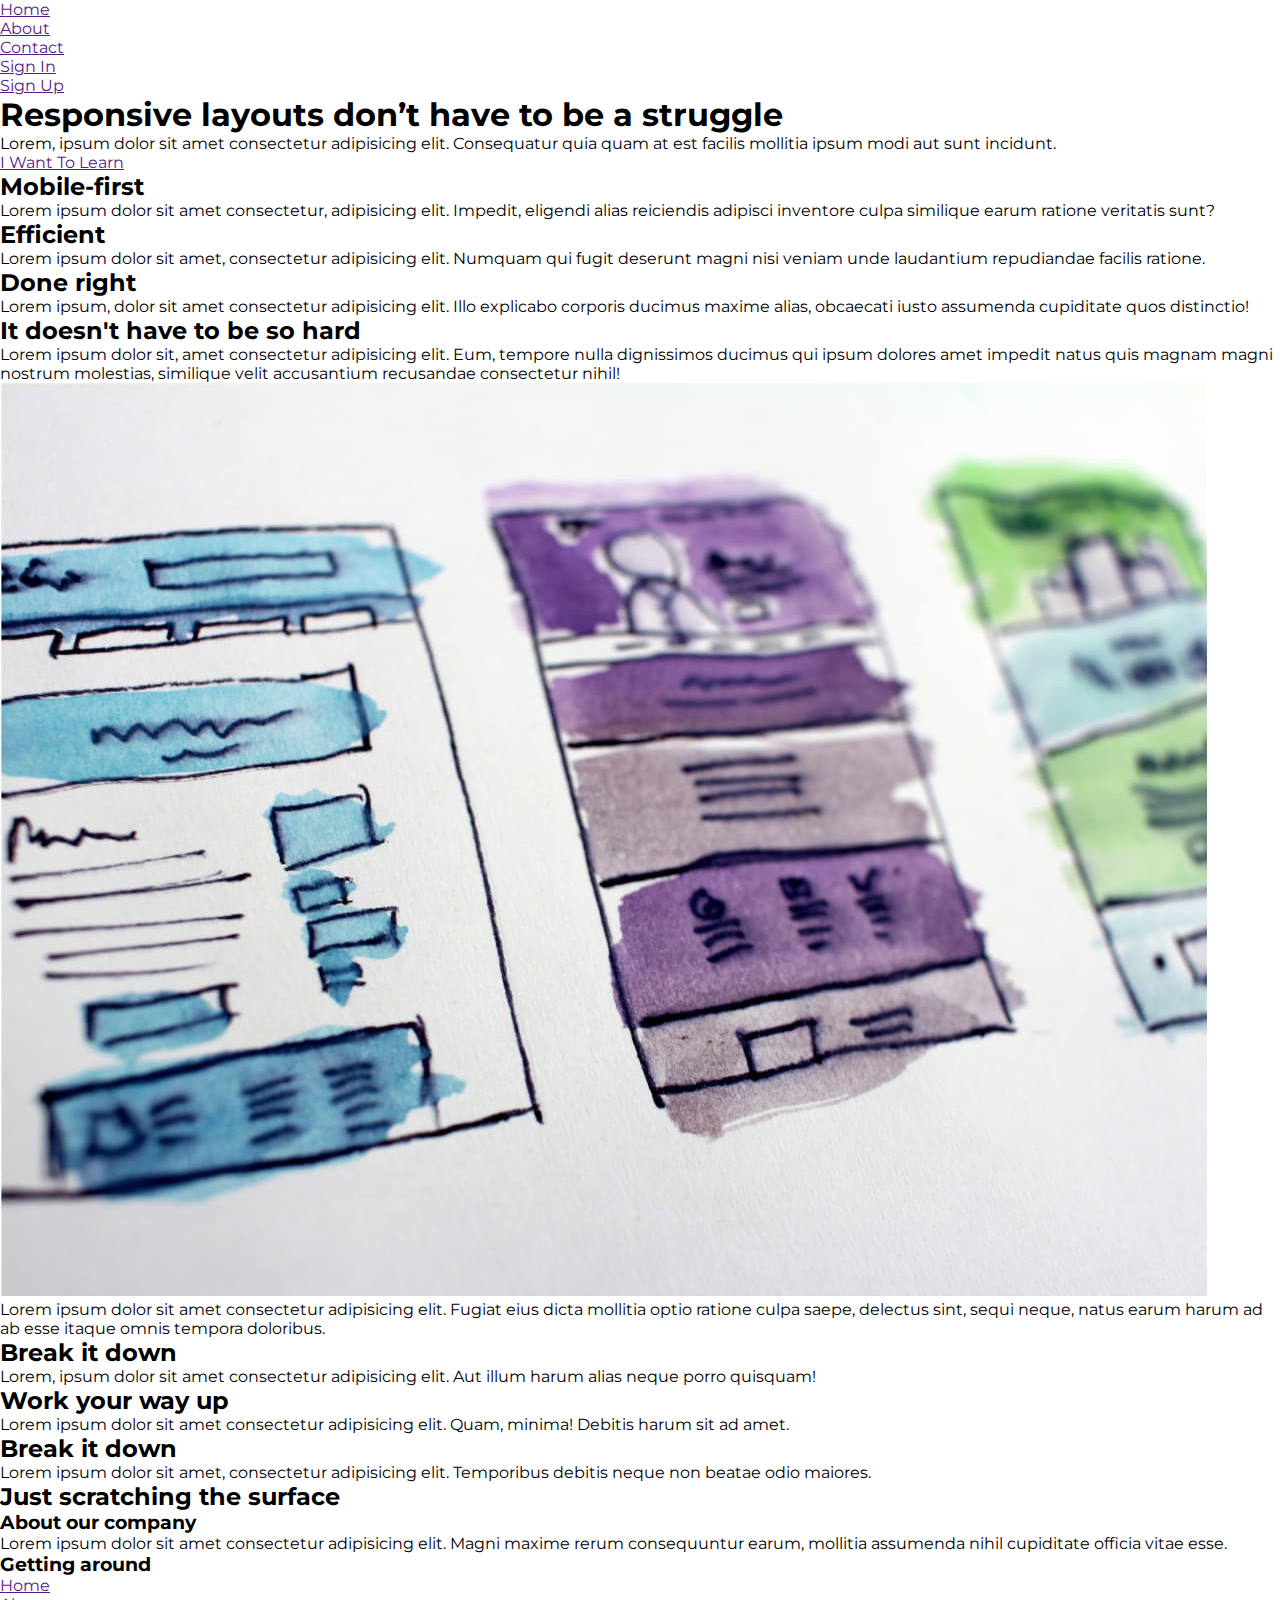
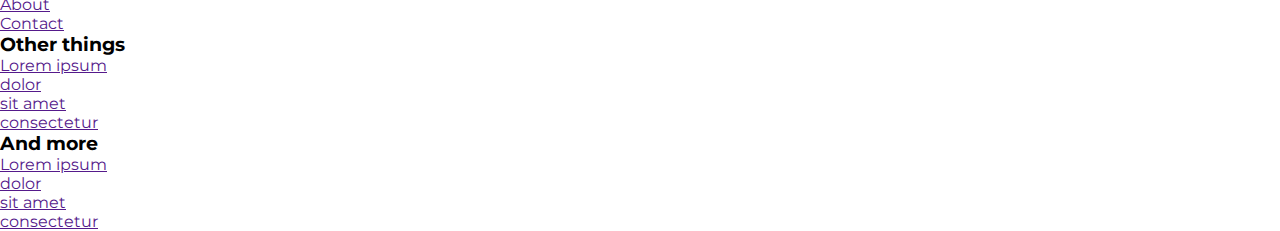
==== Day_21_Youve_done_it!/index.html @ ca13341a "modified day 21 challenge html" ====
<!DOCTYPE html>
<html lang="en">
<head>
    <meta charset="UTF-8">
    <meta http-equiv="X-UA-Compatible" content="IE=edge">
    <meta name="viewport" content="width=device-width, initial-scale=1.0">
    <link rel="stylesheet" href="style.css">
    <title>Document</title>
</head>
<body>
    <header class="header">
        <div class="container">
            <a href="./images/logo.svg" class="logo"></a>
            <nav class="nav">
                <ul class="nav__list nav--primary">
                    <li class="nav__item"><a href="" class="nav__link">Home</a></li>
                    <li class="nav__item"><a href="" class="nav__link">About</a></li>
                    <li class="nav__item"><a href="" class="nav__link">Contact</a></li>
                </ul>
                <ul class="nav__list nav--secondary">
                    <li class="nav__item"><a href="" class="nav__link">Sign In</a></li>
                    <li class="nav__item"><a href="" class="nav__link">Sign Up</a></li>
                </ul>
            </nav>
        </div>
    </header>
    
    <section class="intro">
        <div class="container">
            <h1 class="intro__title">Responsive layouts don’t have to be a struggle</h1>
            <div class="intro__cta">
                <p>Lorem, ipsum dolor sit amet consectetur adipisicing elit. Consequatur quia quam at est facilis mollitia ipsum modi aut sunt incidunt.</p>
                <a href="" class="intro__button">I Want To Learn</a>
            </div>
        </div>
    </section>

    <section class="section--two">
        <div class="container">
            <div class="section--two__content">
                <h2 class="section--two__title">Mobile-first</h2>
                <p>Lorem ipsum dolor sit amet consectetur, adipisicing elit. Impedit, eligendi alias reiciendis adipisci inventore culpa similique earum ratione veritatis sunt?</p>
            </div>
            <div class="section--two__content">
                <h2 class="section--two__title">Efficient</h2>
                <p>Lorem ipsum dolor sit amet, consectetur adipisicing elit. Numquam qui fugit deserunt magni nisi veniam unde laudantium repudiandae facilis ratione.</p>
            </div>
            <div class="section--two__content">
                <h2 class="section--two__title">Done right</h2>
                <p>Lorem ipsum, dolor sit amet consectetur adipisicing elit. Illo explicabo corporis ducimus maxime alias, obcaecati iusto assumenda cupiditate quos distinctio!</p>
            </div>
        </div>
    </section>

    <main class="main">
        <div class="container">
            <article class="main__article">
                <h2 class="section__title">It doesn't have to be so hard</h2>
                <p>Lorem ipsum dolor sit, amet consectetur adipisicing elit. Eum, tempore nulla dignissimos ducimus qui ipsum dolores amet impedit natus quis magnam magni nostrum molestias, similique velit accusantium recusandae consectetur nihil!</p>
                <img src="./images/the-image.jpg" alt="">
                <p>Lorem ipsum dolor sit amet consectetur adipisicing elit. Fugiat eius dicta mollitia optio ratione culpa saepe, delectus sint, sequi neque, natus earum harum ad ab esse itaque omnis tempora doloribus.</p>
            </article>
            <aside class="main__side-bar">
                <div class="side-bar__content">
                    <h2 class="section__title">Break it down</h2>
                    <p>Lorem, ipsum dolor sit amet consectetur adipisicing elit. Aut illum harum alias neque porro quisquam!</p>
                </div>
                <div class="side-bar__content">
                    <h2 class="section__title">Work your way up</h2>
                    <p>Lorem ipsum dolor sit amet consectetur adipisicing elit. Quam, minima! Debitis harum sit ad amet.</p>
                </div>
                <div class="side-bar__content">
                    <h2 class="section__title">Break it down</h2>
                    <p>Lorem ipsum dolor sit amet, consectetur adipisicing elit. Temporibus debitis neque non beatae odio maiores.</p>
                </div>
            </aside>
        </div>
    </main>
    
    <footer class="footer">
        <div class="container">
            <h2 class="footer__title">Just scratching the surface</h2>
            <div class="footer_content">
                <div class="footer__about">
                    <h3 class="footer__subtitle">About our company</h3>
                    <p>Lorem ipsum dolor sit amet consectetur adipisicing elit. Magni maxime rerum consequuntur earum, mollitia assumenda nihil cupiditate officia vitae esse.</p>
                </div>
                <div class="list__container">
                    <h3 class="footer__subtitle">Getting around</h3>
                    <ul class="footer__list">
                        <li class="footer__item"><a href="" class="footer__link">Home</a></li>
                        <li class="footer__item"><a href="" class="footer__link">About</a></li>
                        <li class="footer__item"><a href="" class="footer__link">Contact</a></li>
                    </ul>
                </div>
                <div class="list__container">
                    <h3 class="footer__subtitle">Other things</h3>
                    <ul class="footer__list">
                        <li class="footer__item"><a href="" class="footer__link">Lorem ipsum</a></li>
                        <li class="footer__item"><a href="" class="footer__link">dolor</a></li>
                        <li class="footer__item"><a href="" class="footer__link">sit amet</a></li>
                        <li class="footer__item"><a href="" class="footer__link">consectetur</a></li>
                    </ul>
                </div>
                <div class="list__container">
                    <h3 class="footer__subtitle">And more</h3>
                    <ul class="footer__list">
                        <li class="footer__item"><a href="" class="footer__link">Lorem ipsum</a></li>
                        <li class="footer__item"><a href="" class="footer__link">dolor</a></li>
                        <li class="footer__item"><a href="" class="footer__link">sit amet</a></li>
                        <li class="footer__item"><a href="" class="footer__link">consectetur</a></li>
                    </ul>
                </div>
            </div>
        </div>
    </footer>
</body>
</html>
---- Day_21_Youve_done_it!/style.css ----
@import url('https://fonts.googleapis.com/css2?family=Oswald:wght@700&display=swap');
@import url('https://fonts.googleapis.com/css2?family=Montserrat&display=swap');
/*
font-family: 'Oswald', sans-serif;
font-family: 'Montserrat', sans-serif;

h1 - 90px
h2 - 30px
h2 - 48px (footer)
h3 - 21px
p - 21px (main)
p - 18px
p - 16px (footer)
*/

:root {
    --clr-white-100: #FFF;
    --clr-gold-300: #A59678;
    --clr-grey-300: #6F737F;
    --clr-grey-500: #3B4050;
    --clr-black-700: #2E323F;
}

*,
*::before,
*::after {
    box-sizing: border-box;
}

body,
h1,
h2,
h3,
ul,
p {
    margin: 0;
    padding: 0;
}

img {
    max-width: 100%;
}

body {
    font-family: 'Montserrat', sans-serif;
}
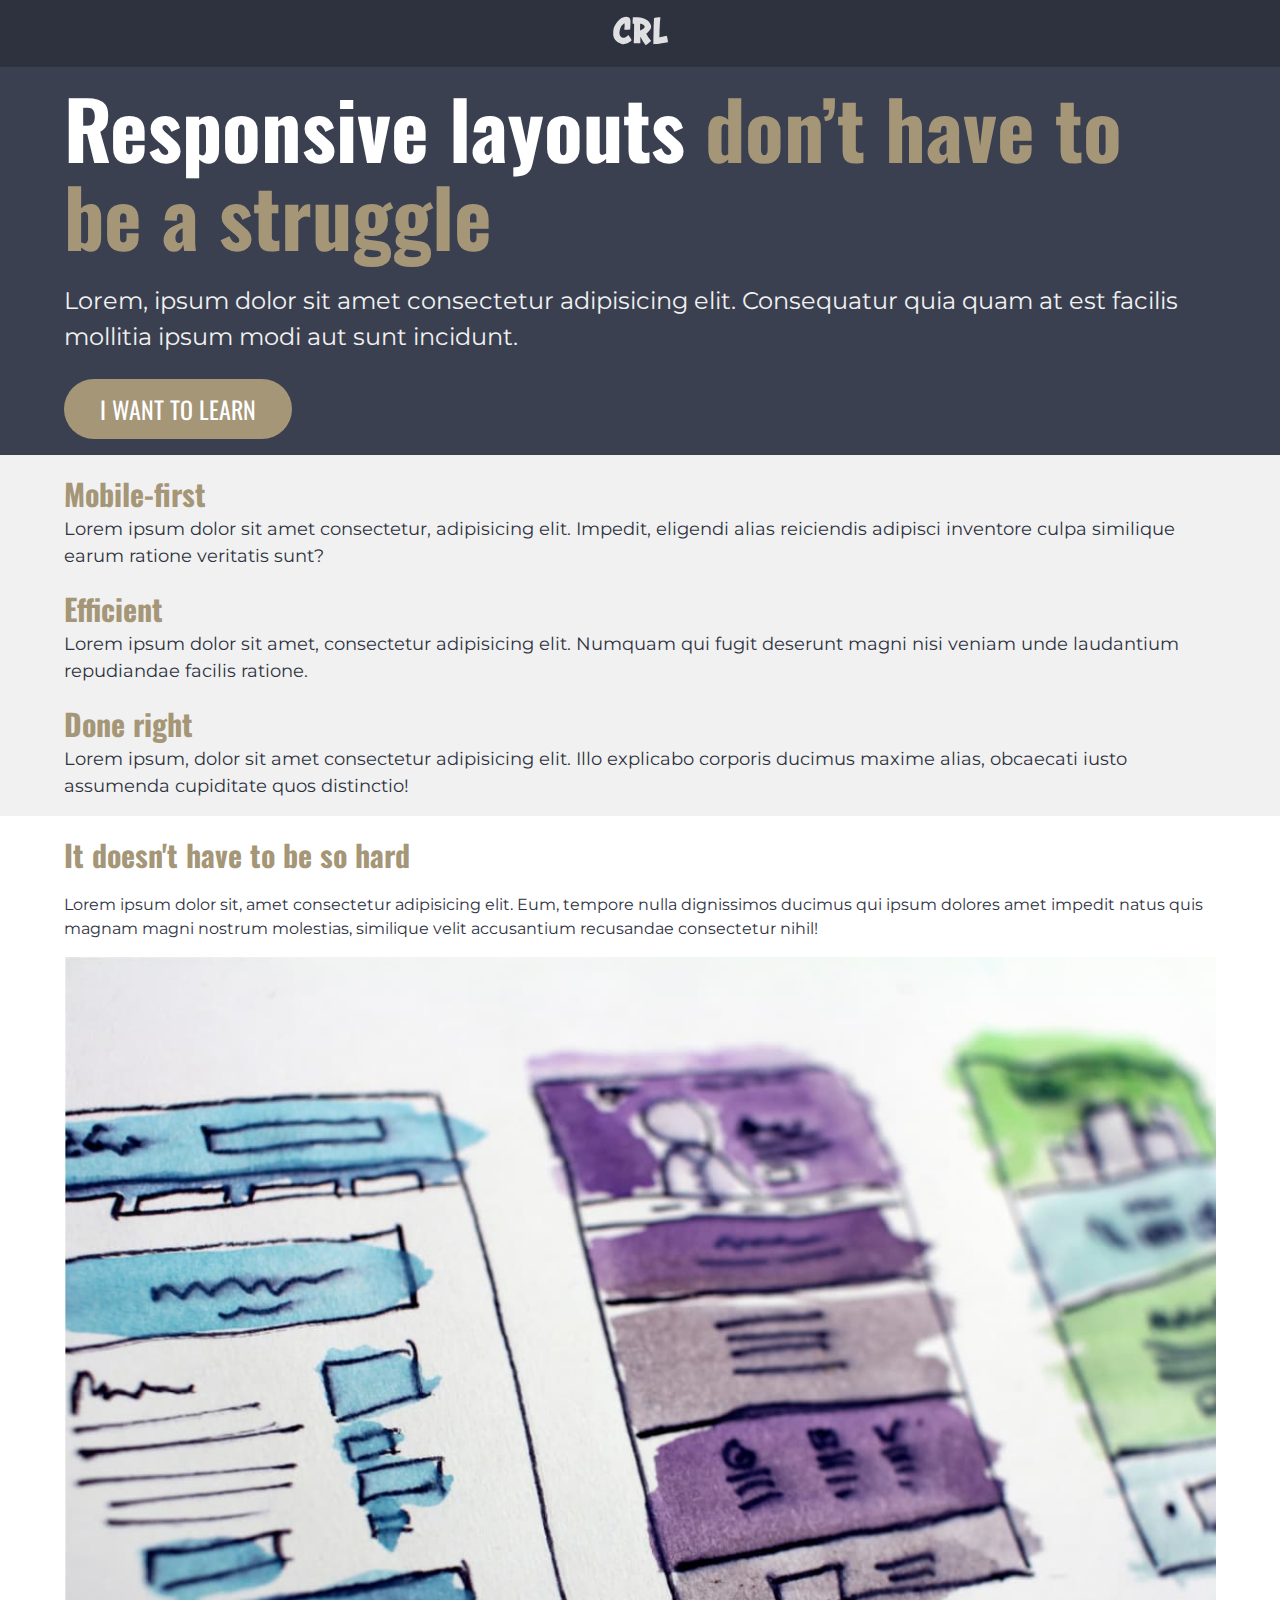
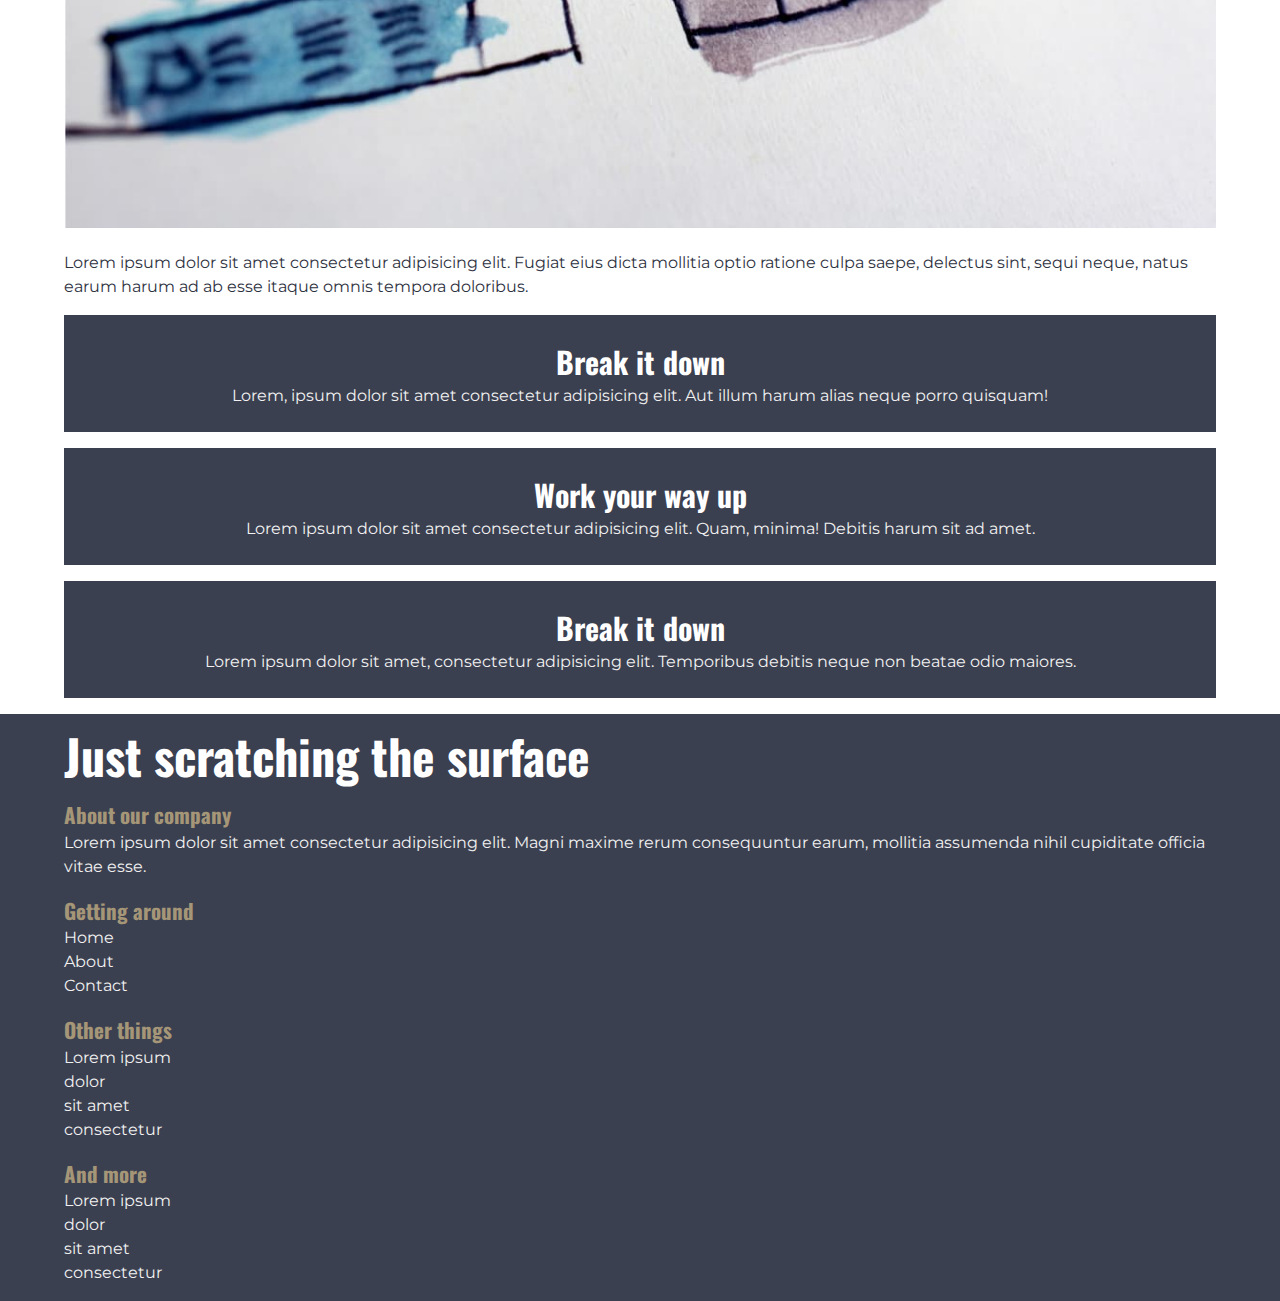
==== commit b238d49e: "day 21 challenge mobile styling" ====
--- a/Day_21_Youve_done_it!/index.html
+++ b/Day_21_Youve_done_it!/index.html
@@ -6,20 +6,29 @@
     <meta name="viewport" content="width=device-width, initial-scale=1.0">
     <link rel="stylesheet" href="style.css">
     <title>Document</title>
+
+    <script src="main.js" defer></script>
 </head>
 <body>
     <header class="header">
-        <div class="container">
-            <a href="./images/logo.svg" class="logo"></a>
+        <div class="container header__container">
+            <button class="nav-toggle" aria-label="open navigation">
+                <span class="hamburger"></span>
+                <span class="hamburger"></span>
+                <span class="hamburger"></span>
+            </button>
+            <a href="#" class="logo">
+                <img src="./images/logo.svg" alt="">
+            </a>
             <nav class="nav">
                 <ul class="nav__list nav--primary">
-                    <li class="nav__item"><a href="" class="nav__link">Home</a></li>
-                    <li class="nav__item"><a href="" class="nav__link">About</a></li>
-                    <li class="nav__item"><a href="" class="nav__link">Contact</a></li>
+                    <li class="nav__item"><a href="#" class="nav__link">Home</a></li>
+                    <li class="nav__item"><a href="#" class="nav__link">About</a></li>
+                    <li class="nav__item"><a href="#" class="nav__link">Contact</a></li>
                 </ul>
                 <ul class="nav__list nav--secondary">
-                    <li class="nav__item"><a href="" class="nav__link">Sign In</a></li>
-                    <li class="nav__item"><a href="" class="nav__link">Sign Up</a></li>
+                    <li class="nav__item"><a href="#" class="nav__link">Sign In</a></li>
+                    <li class="nav__item"><button href="#" class="nav__link link--button">Sign Up</button></li>
                 </ul>
             </nav>
         </div>
@@ -27,10 +36,10 @@
     
     <section class="intro">
         <div class="container">
-            <h1 class="intro__title">Responsive layouts don’t have to be a struggle</h1>
+            <h1 class="intro__title"></h1>
             <div class="intro__cta">
                 <p>Lorem, ipsum dolor sit amet consectetur adipisicing elit. Consequatur quia quam at est facilis mollitia ipsum modi aut sunt incidunt.</p>
-                <a href="" class="intro__button">I Want To Learn</a>
+                <button href="#" class="intro__button link--button">I Want To Learn</button>
             </div>
         </div>
     </section>
@@ -38,16 +47,16 @@
     <section class="section--two">
         <div class="container">
             <div class="section--two__content">
-                <h2 class="section--two__title">Mobile-first</h2>
-                <p>Lorem ipsum dolor sit amet consectetur, adipisicing elit. Impedit, eligendi alias reiciendis adipisci inventore culpa similique earum ratione veritatis sunt?</p>
+                <h2 class="section__title section--two__title">Mobile-first</h2>
+                <p class="section--two__text">Lorem ipsum dolor sit amet consectetur, adipisicing elit. Impedit, eligendi alias reiciendis adipisci inventore culpa similique earum ratione veritatis sunt?</p>
             </div>
             <div class="section--two__content">
-                <h2 class="section--two__title">Efficient</h2>
-                <p>Lorem ipsum dolor sit amet, consectetur adipisicing elit. Numquam qui fugit deserunt magni nisi veniam unde laudantium repudiandae facilis ratione.</p>
+                <h2 class="section__title section--two__title">Efficient</h2>
+                <p class="section--two__text">Lorem ipsum dolor sit amet, consectetur adipisicing elit. Numquam qui fugit deserunt magni nisi veniam unde laudantium repudiandae facilis ratione.</p>
             </div>
             <div class="section--two__content">
-                <h2 class="section--two__title">Done right</h2>
-                <p>Lorem ipsum, dolor sit amet consectetur adipisicing elit. Illo explicabo corporis ducimus maxime alias, obcaecati iusto assumenda cupiditate quos distinctio!</p>
+                <h2 class="section__title section--two__title">Done right</h2>
+                <p class="section--two__text">Lorem ipsum, dolor sit amet consectetur adipisicing elit. Illo explicabo corporis ducimus maxime alias, obcaecati iusto assumenda cupiditate quos distinctio!</p>
             </div>
         </div>
     </section>
@@ -55,22 +64,22 @@
     <main class="main">
         <div class="container">
             <article class="main__article">
-                <h2 class="section__title">It doesn't have to be so hard</h2>
+                <h2 class="section__title article__title">It doesn't have to be so hard</h2>
                 <p>Lorem ipsum dolor sit, amet consectetur adipisicing elit. Eum, tempore nulla dignissimos ducimus qui ipsum dolores amet impedit natus quis magnam magni nostrum molestias, similique velit accusantium recusandae consectetur nihil!</p>
                 <img src="./images/the-image.jpg" alt="">
                 <p>Lorem ipsum dolor sit amet consectetur adipisicing elit. Fugiat eius dicta mollitia optio ratione culpa saepe, delectus sint, sequi neque, natus earum harum ad ab esse itaque omnis tempora doloribus.</p>
             </article>
             <aside class="main__side-bar">
                 <div class="side-bar__content">
-                    <h2 class="section__title">Break it down</h2>
+                    <h2 class="section__title side-bar__title">Break it down</h2>
                     <p>Lorem, ipsum dolor sit amet consectetur adipisicing elit. Aut illum harum alias neque porro quisquam!</p>
                 </div>
                 <div class="side-bar__content">
-                    <h2 class="section__title">Work your way up</h2>
+                    <h2 class="section__title side-bar__title">Work your way up</h2>
                     <p>Lorem ipsum dolor sit amet consectetur adipisicing elit. Quam, minima! Debitis harum sit ad amet.</p>
                 </div>
                 <div class="side-bar__content">
-                    <h2 class="section__title">Break it down</h2>
+                    <h2 class="section__title side-bar__title">Break it down</h2>
                     <p>Lorem ipsum dolor sit amet, consectetur adipisicing elit. Temporibus debitis neque non beatae odio maiores.</p>
                 </div>
             </aside>
@@ -83,32 +92,32 @@
             <div class="footer_content">
                 <div class="footer__about">
                     <h3 class="footer__subtitle">About our company</h3>
-                    <p>Lorem ipsum dolor sit amet consectetur adipisicing elit. Magni maxime rerum consequuntur earum, mollitia assumenda nihil cupiditate officia vitae esse.</p>
+                    <p class="footer__about--text">Lorem ipsum dolor sit amet consectetur adipisicing elit. Magni maxime rerum consequuntur earum, mollitia assumenda nihil cupiditate officia vitae esse.</p>
                 </div>
                 <div class="list__container">
                     <h3 class="footer__subtitle">Getting around</h3>
                     <ul class="footer__list">
-                        <li class="footer__item"><a href="" class="footer__link">Home</a></li>
-                        <li class="footer__item"><a href="" class="footer__link">About</a></li>
-                        <li class="footer__item"><a href="" class="footer__link">Contact</a></li>
+                        <li class="footer__item"><a href="#" class="footer__link">Home</a></li>
+                        <li class="footer__item"><a href="#" class="footer__link">About</a></li>
+                        <li class="footer__item"><a href="#" class="footer__link">Contact</a></li>
                     </ul>
                 </div>
                 <div class="list__container">
                     <h3 class="footer__subtitle">Other things</h3>
                     <ul class="footer__list">
-                        <li class="footer__item"><a href="" class="footer__link">Lorem ipsum</a></li>
-                        <li class="footer__item"><a href="" class="footer__link">dolor</a></li>
-                        <li class="footer__item"><a href="" class="footer__link">sit amet</a></li>
-                        <li class="footer__item"><a href="" class="footer__link">consectetur</a></li>
+                        <li class="footer__item"><a href="#" class="footer__link">Lorem ipsum</a></li>
+                        <li class="footer__item"><a href="#" class="footer__link">dolor</a></li>
+                        <li class="footer__item"><a href="#" class="footer__link">sit amet</a></li>
+                        <li class="footer__item"><a href="#" class="footer__link">consectetur</a></li>
                     </ul>
                 </div>
                 <div class="list__container">
                     <h3 class="footer__subtitle">And more</h3>
                     <ul class="footer__list">
-                        <li class="footer__item"><a href="" class="footer__link">Lorem ipsum</a></li>
-                        <li class="footer__item"><a href="" class="footer__link">dolor</a></li>
-                        <li class="footer__item"><a href="" class="footer__link">sit amet</a></li>
-                        <li class="footer__item"><a href="" class="footer__link">consectetur</a></li>
+                        <li class="footer__item"><a href="#" class="footer__link">Lorem ipsum</a></li>
+                        <li class="footer__item"><a href="#" class="footer__link">dolor</a></li>
+                        <li class="footer__item"><a href="#" class="footer__link">sit amet</a></li>
+                        <li class="footer__item"><a href="#" class="footer__link">consectetur</a></li>
                     </ul>
                 </div>
             </div>
--- a/Day_21_Youve_done_it!/style.css
+++ b/Day_21_Youve_done_it!/style.css
@@ -15,10 +15,17 @@
 
 :root {
     --clr-white-100: #FFF;
+    --clr-white-200: #F1F1F1;
     --clr-gold-300: #A59678;
     --clr-grey-300: #6F737F;
     --clr-grey-500: #3B4050;
     --clr-black-700: #2E323F;
+
+    --font-title: 'Oswald', sans-serif;
+    --font-text: 'Montserrat', sans-serif;
+
+    --padding-block-section: 1rem;
+    --margin-top-element: 1em;
 }
 
 *,
@@ -42,5 +49,237 @@
 }
 
 body {
-    font-family: 'Montserrat', sans-serif;
+    font-family: var(--font-text);
+    line-height: 1.5;
+}
+
+.container {
+    margin: 0 auto;
+    width: 90%;
+    max-width: 1200px;
+}
+
+.link--button {
+    border: none;
+    background-color: var(--clr-gold-300);
+    color: var(--clr-white-100);
+    padding: 0.5em 1.5em;
+    border-radius: 8rem;
+    font-family: var(--font-title);
+    font-size: inherit;
+}
+
+.section__title {
+    font-size: 1.875rem;
+    font-family: var(--font-title);
+}
+
+
+/*
+header
+*/
+.header {
+    background-color: var(--clr-black-700);
+    padding: 1em 0;
+    font-family: var(--font-title);
+    padding: var(--padding-block-section) 0;
+}
+.header__container {
+    text-align: center;
+}
+
+.nav-toggle {
+    position: absolute;
+    left: 1em;
+    top: 1em;
+
+    cursor: pointer;
+    border: 0;
+    width: 3em;
+    height: 3em;
+    padding: 0;
+    border-radius: 50%;
+    background-color: var(--clr-grey-300);
+    color: var(--clr-white-100);
+    transition: opacity 250ms ease;
+}
+
+.hamburger {
+    width: 50%;
+    height: 3px;
+    display: block;
+    margin: 3px auto;
+    background-color: var(--clr-white-100);
+}
+
+
+.logo {
+    margin: 0 auto;
+}
+
+.nav {
+    display: none;
+}
+.nav--visible {
+    display: block;
+}
+
+.nav__list {
+    list-style: none;
+    margin: 1em 0;
+}
+.nav__item {
+    margin-top: 0.5em;
+}
+.nav__link {
+    text-decoration: none;
+    color: var(--clr-white-100);
+}
+
+
+
+/*
+intro section
+*/
+.intro {
+    background-color: var(--clr-grey-500);
+    padding: var(--padding-block-section) 0;
+}
+.intro__title {
+    font-family: var(--font-title);
+    font-size: 5rem;
+    line-height: 1.1;
+}
+.intro__title::before {
+    content: "Responsive layouts ";
+    color: var(--clr-white-100);
+}
+.intro__title::after {
+    content: "don’t have to be a struggle";
+    color: var(--clr-gold-300);
+}
+
+.intro__cta {
+    color: var(--clr-white-200);
+    font-size: 1.5rem;
+}
+
+.intro__cta > * {
+    margin-top: var(--margin-top-element);
+}
+
+.intro__button {
+    text-transform: uppercase;
+}
+
+
+/*
+section two
+*/
+.section--two {
+    background-color: var(--clr-white-200);
+    padding: var(--padding-block-section) 0;
+}
+.section--two__content {
+    color: var(--clr-black-700);
+}
+.section--two__content + .section--two__content {
+    margin-top: var(--margin-top-element);
+}
+.section--two__title {
+    color: var(--clr-gold-300);
+}
+.section--two__text {
+    font-size: 1.125rem;
+}
+
+
+/*
+main section
+*/
+.main {
+    padding: var(--padding-block-section) 0;
+}
+
+.main__article {
+    color: var(--clr-black-700);
+}
+.main__article > * + * {
+    margin-top: var(--margin-top-element);
+}
+.article__title {
+    color: var(--clr-gold-300);
+}
+
+.main__side-bar {
+    color: var(--clr-white-200);
+}
+.main__side-bar, 
+.main__side-bar > * + * {
+    margin-top: var(--margin-top-element);
+}
+.side-bar__content {
+    text-align: center;
+    padding: 1.5em;
+    background-color: var(--clr-grey-500);
+}
+.side-bar__title {
+    color: var(--clr-white-100);
+}
+
+
+/*
+footer
+*/
+.footer {
+    background-color: var(--clr-grey-500);
+    padding: var(--padding-block-section) 0;
+    font-size: 1rem;
+}
+.footer > * > * + * {
+    margin-top: var(--margin-top-element);
+}
+.footer__title {
+    font-family: var(--font-title);
+    font-size: 3rem;
+    line-height: 1.1;
+    color: var(--clr-white-100);
+}
+.list__container {
+    margin-top: var(--margin-top-element);
+}
+.footer__subtitle {
+    font-family: var(--font-title);
+    font-size: 1.3125rem;
+    color: var(--clr-gold-300);
+}
+.footer__about--text {
+    color: var(--clr-white-200);
+}
+
+.footer__list {
+    list-style: none;
+    color: var(--clr-white-200);
+}
+.footer__item {
+
+}
+.footer__link {
+    text-decoration: none;
+    color: inherit;
+}
+
+
+@media (min-width: 700pX) {
+    .logo {
+        
+    }
+
+    .nav-toggle {
+        display: none;
+    }
+}
+
+@media (min-width: 1000px) {
+
 }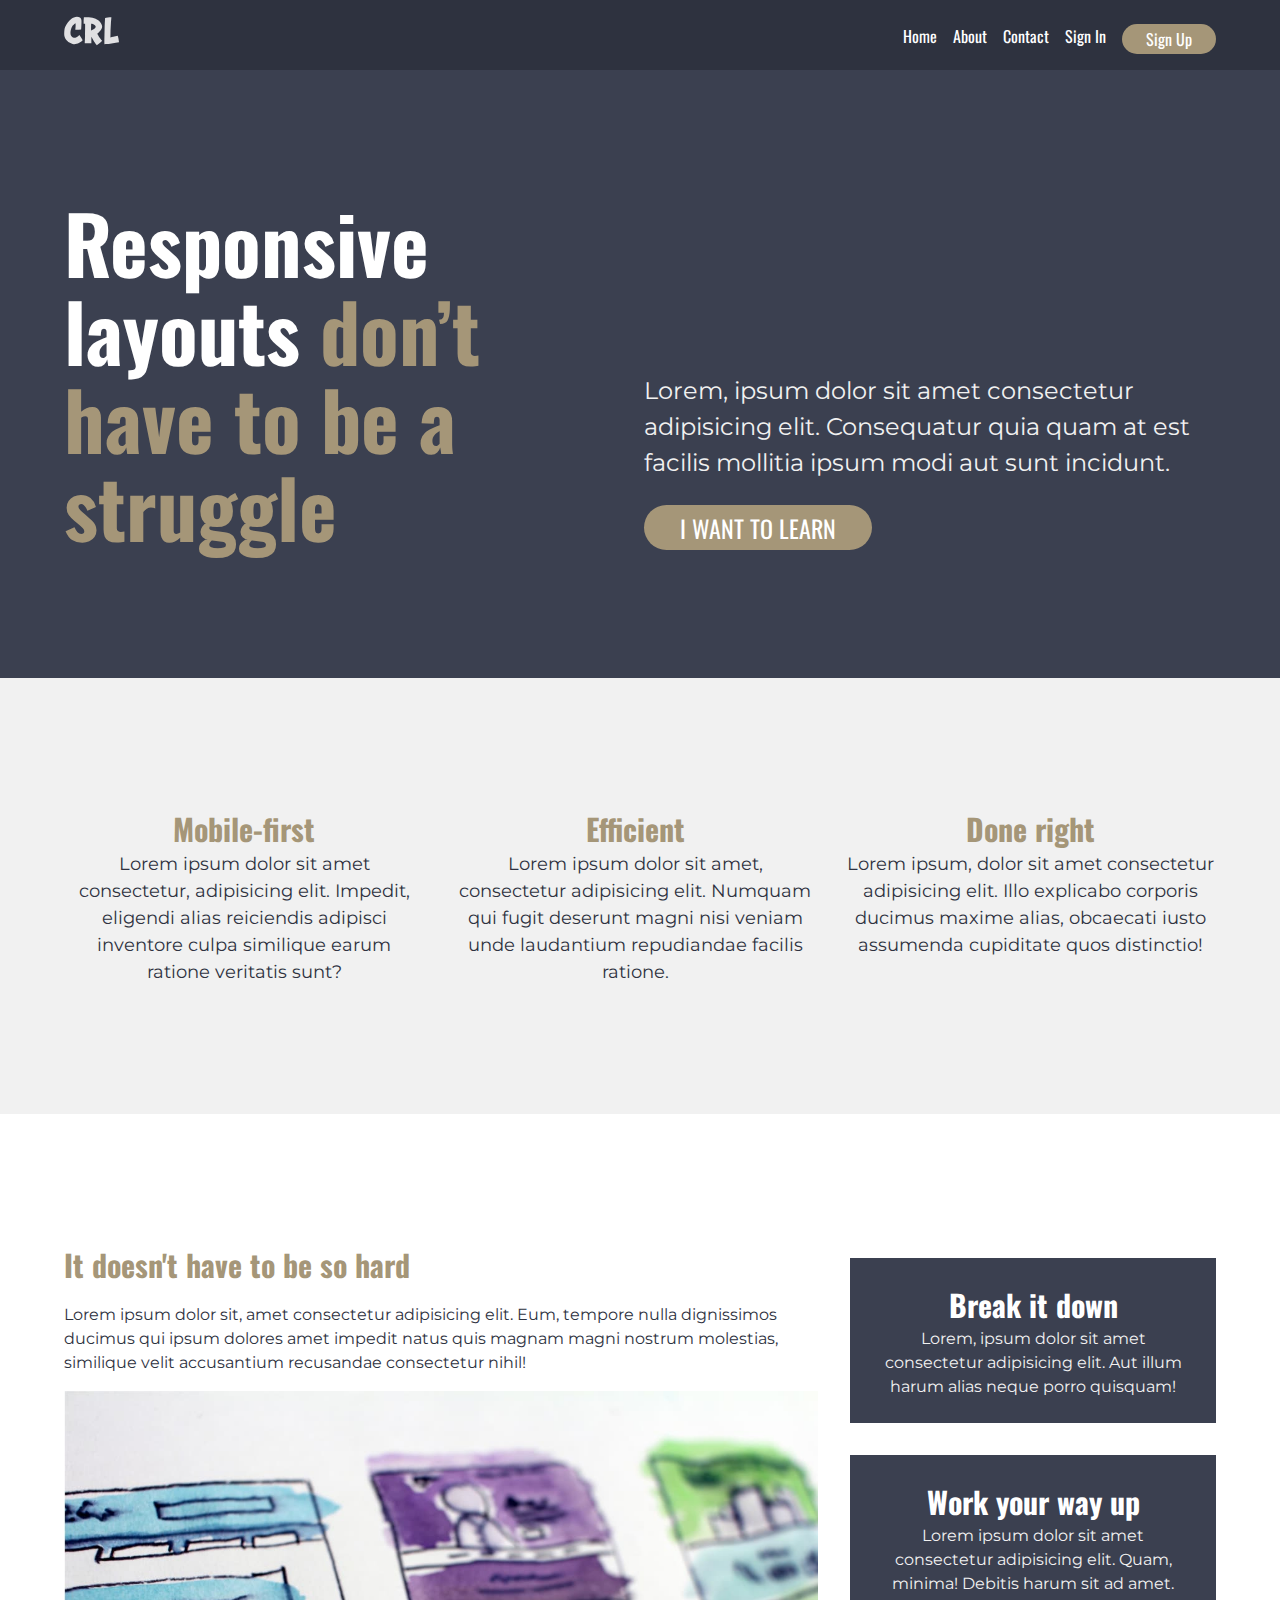
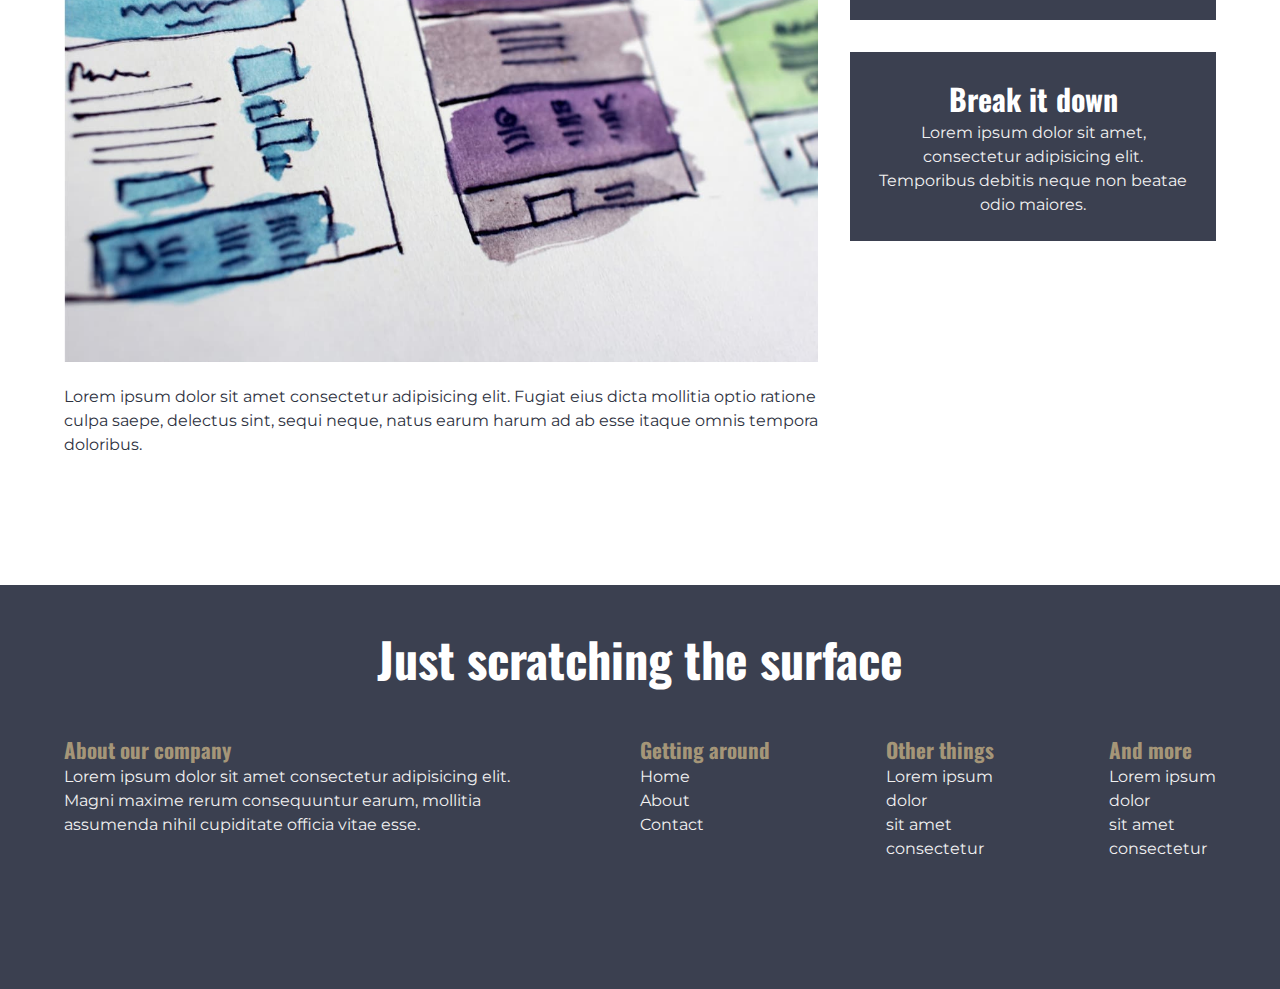
==== commit 011b86db: "finished day 21 challenge" ====
--- a/Day_21_Youve_done_it!/index.html
+++ b/Day_21_Youve_done_it!/index.html
@@ -11,7 +11,7 @@
 </head>
 <body>
     <header class="header">
-        <div class="container header__container">
+        <div class="container row">
             <button class="nav-toggle" aria-label="open navigation">
                 <span class="hamburger"></span>
                 <span class="hamburger"></span>
@@ -20,13 +20,13 @@
             <a href="#" class="logo">
                 <img src="./images/logo.svg" alt="">
             </a>
-            <nav class="nav">
-                <ul class="nav__list nav--primary">
+            <nav class="nav row">
+                <ul class="nav__list nav--primary row">
                     <li class="nav__item"><a href="#" class="nav__link">Home</a></li>
                     <li class="nav__item"><a href="#" class="nav__link">About</a></li>
                     <li class="nav__item"><a href="#" class="nav__link">Contact</a></li>
                 </ul>
-                <ul class="nav__list nav--secondary">
+                <ul class="nav__list nav--secondary row">
                     <li class="nav__item"><a href="#" class="nav__link">Sign In</a></li>
                     <li class="nav__item"><button href="#" class="nav__link link--button">Sign Up</button></li>
                 </ul>
@@ -35,7 +35,7 @@
     </header>
     
     <section class="intro">
-        <div class="container">
+        <div class="container row-large flex-end">
             <h1 class="intro__title"></h1>
             <div class="intro__cta">
                 <p>Lorem, ipsum dolor sit amet consectetur adipisicing elit. Consequatur quia quam at est facilis mollitia ipsum modi aut sunt incidunt.</p>
@@ -45,7 +45,7 @@
     </section>
 
     <section class="section--two">
-        <div class="container">
+        <div class="container row-large">
             <div class="section--two__content">
                 <h2 class="section__title section--two__title">Mobile-first</h2>
                 <p class="section--two__text">Lorem ipsum dolor sit amet consectetur, adipisicing elit. Impedit, eligendi alias reiciendis adipisci inventore culpa similique earum ratione veritatis sunt?</p>
@@ -62,14 +62,14 @@
     </section>
 
     <main class="main">
-        <div class="container">
+        <div class="container row-large">
             <article class="main__article">
                 <h2 class="section__title article__title">It doesn't have to be so hard</h2>
                 <p>Lorem ipsum dolor sit, amet consectetur adipisicing elit. Eum, tempore nulla dignissimos ducimus qui ipsum dolores amet impedit natus quis magnam magni nostrum molestias, similique velit accusantium recusandae consectetur nihil!</p>
                 <img src="./images/the-image.jpg" alt="">
                 <p>Lorem ipsum dolor sit amet consectetur adipisicing elit. Fugiat eius dicta mollitia optio ratione culpa saepe, delectus sint, sequi neque, natus earum harum ad ab esse itaque omnis tempora doloribus.</p>
             </article>
-            <aside class="main__side-bar">
+            <aside class="main__side-bar row col-large">
                 <div class="side-bar__content">
                     <h2 class="section__title side-bar__title">Break it down</h2>
                     <p>Lorem, ipsum dolor sit amet consectetur adipisicing elit. Aut illum harum alias neque porro quisquam!</p>
@@ -89,7 +89,7 @@
     <footer class="footer">
         <div class="container">
             <h2 class="footer__title">Just scratching the surface</h2>
-            <div class="footer_content">
+            <div class="footer_content row-large">
                 <div class="footer__about">
                     <h3 class="footer__subtitle">About our company</h3>
                     <p class="footer__about--text">Lorem ipsum dolor sit amet consectetur adipisicing elit. Magni maxime rerum consequuntur earum, mollitia assumenda nihil cupiditate officia vitae esse.</p>
--- a/Day_21_Youve_done_it!/style.css
+++ b/Day_21_Youve_done_it!/style.css
@@ -63,7 +63,7 @@
     border: none;
     background-color: var(--clr-gold-300);
     color: var(--clr-white-100);
-    padding: 0.5em 1.5em;
+    padding: 0.2em 1.5em;
     border-radius: 8rem;
     font-family: var(--font-title);
     font-size: inherit;
@@ -82,9 +82,6 @@
     background-color: var(--clr-black-700);
     padding: 1em 0;
     font-family: var(--font-title);
-    padding: var(--padding-block-section) 0;
-}
-.header__container {
     text-align: center;
 }
 
@@ -271,8 +268,31 @@
 
 
 @media (min-width: 700pX) {
+    :root {
+        --padding-block-section: 5rem;
+    }
+
     .logo {
-        
+        margin: 0;
+    }
+    .nav {
+        display: block;
+    }
+    .nav__list {
+        margin: 0;
+    }
+    .row {
+        display: flex;
+        justify-content: space-between;
+        gap: 1em;
+    }
+    .main__side-bar > * + * {
+        margin: 0;
+    }
+    
+    
+    .section--two__content + .section--two__content {
+        margin: 0;
     }
 
     .nav-toggle {
@@ -281,5 +301,40 @@
 }
 
 @media (min-width: 1000px) {
-
+    :root {
+        --padding-block-section: 8rem;
+    }
+    .row-large {
+        display: flex;
+        justify-content: space-between;
+        gap: 2em;
+    }
+    .col-large {
+        display: flex;
+        flex-direction: column;
+        justify-content: flex-start;
+        gap: 2em;
+    }
+    .flex-end {
+        align-items: flex-end;
+    }
+
+    .section--two__content {
+        text-align: center;
+    }
+
+    .footer {
+        padding-top: 3rem;
+    }
+    .footer__title {
+        text-align: center;
+        padding-bottom: 2rem;
+    }
+
+    .footer__about {
+        width: 40%;
+    }
+    .list__container {
+        margin: 0;
+    }
 }